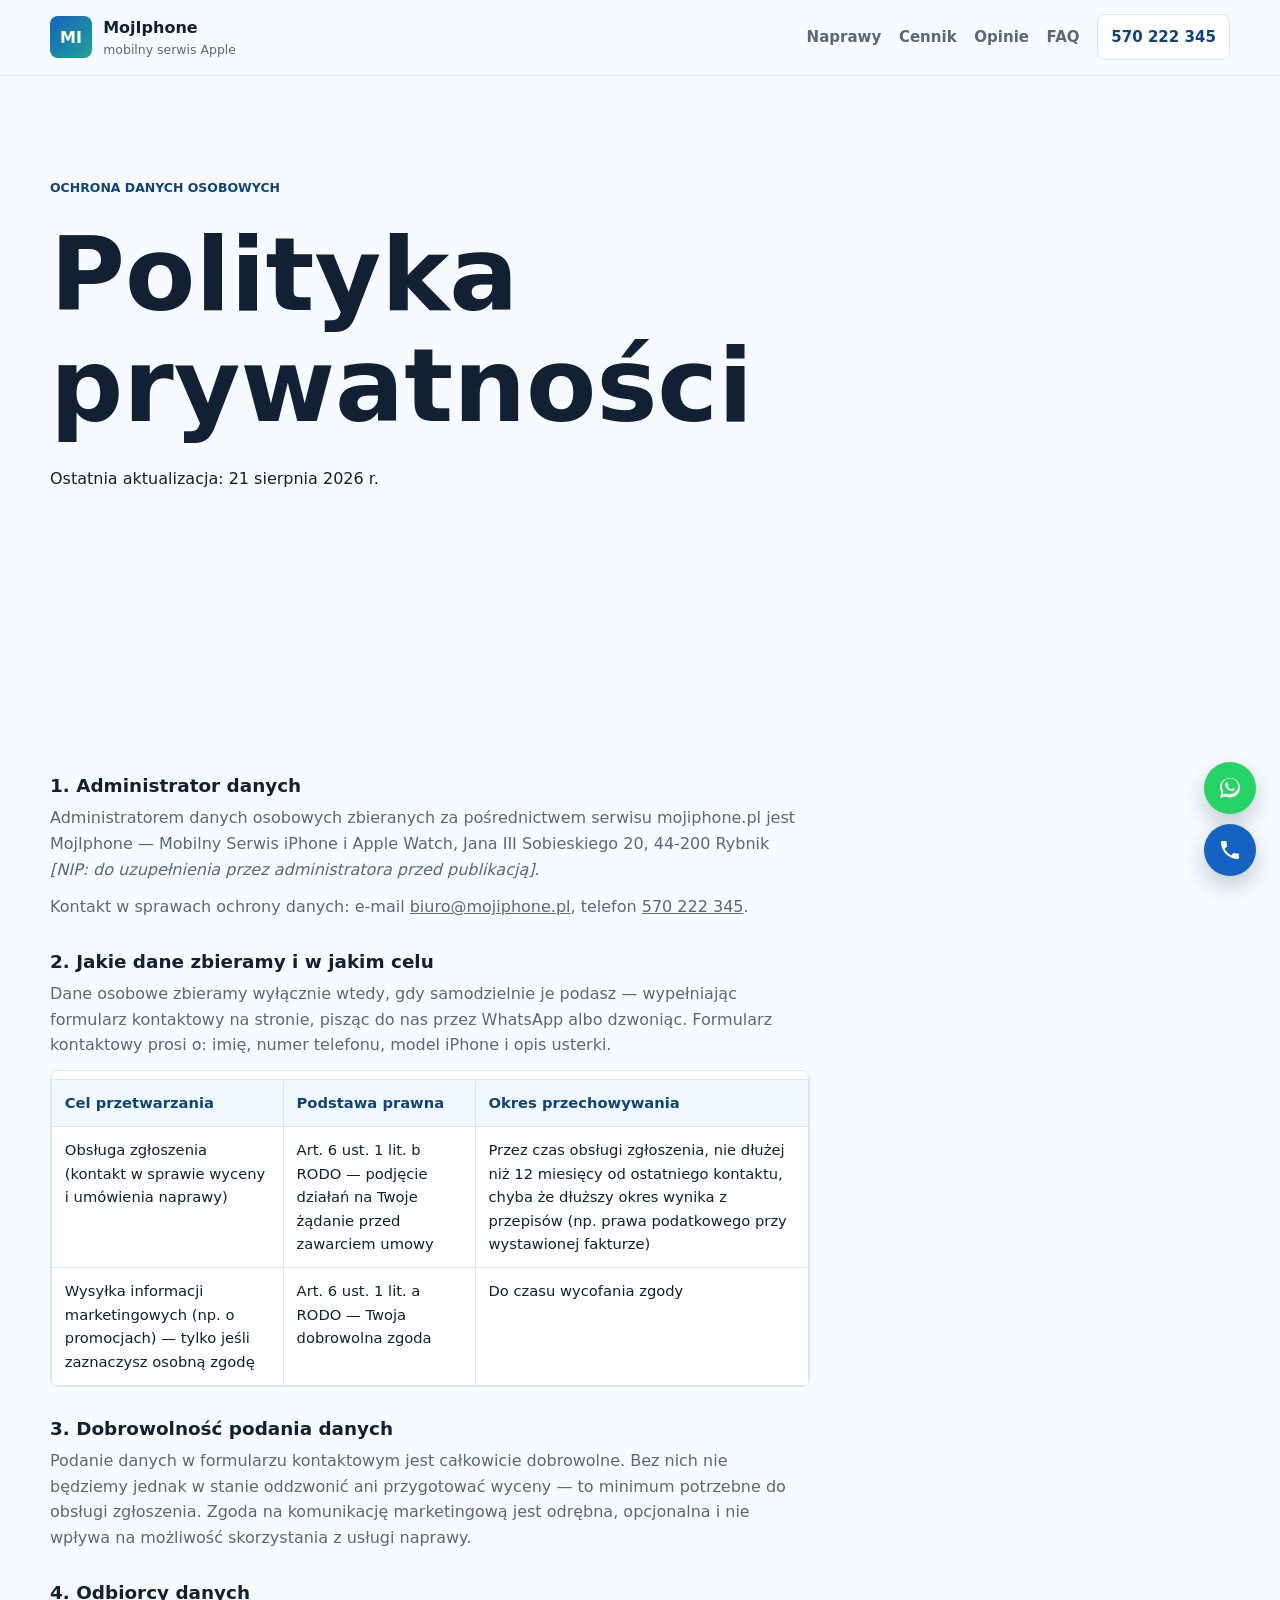
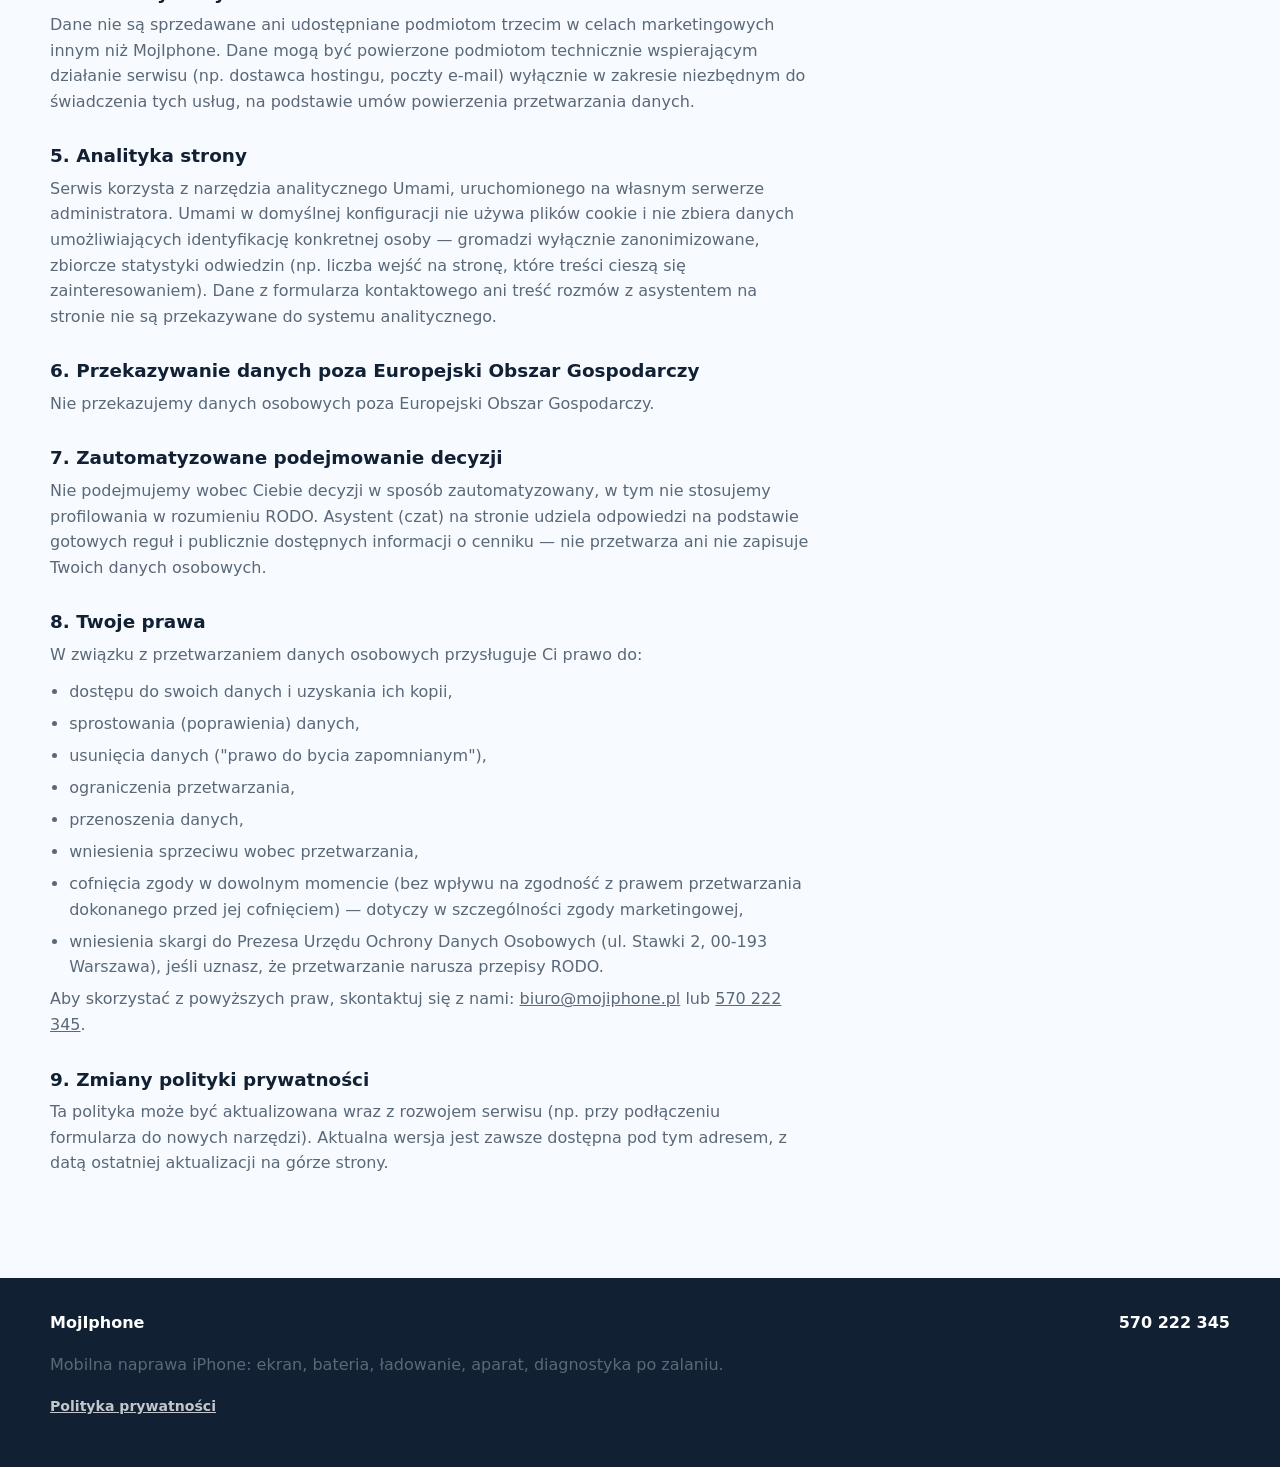
==== polityka-prywatnosci.html @ 0940aca4 "Dodaj politykę prywatności (RODO) i zgodę marketingową w formularzu - polityka-prywatnosci.html: adm" ====
<!doctype html>
<html lang="pl">
  <head>
    <meta charset="utf-8">
    <meta name="viewport" content="width=device-width, initial-scale=1">
    <title>Polityka prywatności | MojIphone</title>
    <meta
      name="description"
      content="Polityka prywatności serwisu mojiphone.pl: jakie dane zbieramy przez formularz kontaktowy, w jakim celu, jak długo je przechowujemy i jakie masz prawa zgodnie z RODO."
    >
    <meta name="robots" content="index,follow">
    <link rel="canonical" href="https://mojiphone.pl/polityka-prywatnosci.html">
    <meta property="og:type" content="article">
    <meta property="og:title" content="Polityka prywatności | MojIphone">
    <meta property="og:description" content="Zasady przetwarzania danych osobowych w serwisie mojiphone.pl.">
    <meta property="og:locale" content="pl_PL">
    <link rel="stylesheet" href="styles.css">
    <script defer src="https://analytics.mojiphone.pl/script.js" data-website-id="72b84c69-a97a-42fa-a1d1-c10e87437836"></script>
  </head>
  <body>
    <a class="skip-link" href="#main">Przejdź do treści</a>
    <header class="site-header" data-header>
      <a class="brand" href="index.html" aria-label="MojIphone, strona główna">
        <span class="brand-mark" aria-hidden="true">MI</span>
        <span>
          <strong>MojIphone</strong>
          <small>mobilny serwis Apple</small>
        </span>
      </a>
      <button class="nav-toggle" type="button" aria-expanded="false" aria-controls="site-nav" data-nav-toggle>
        <span></span>
        <span></span>
        <span></span>
        <span class="sr-only">Otwórz menu</span>
      </button>
      <nav class="site-nav" id="site-nav" data-nav>
        <a href="index.html#naprawy">Naprawy</a>
        <a href="index.html#cennik">Cennik</a>
        <a href="index.html#opinie">Opinie</a>
        <a href="index.html#faq">FAQ</a>
        <a class="nav-phone" href="tel:+48570222345" data-track="phone_header" aria-label="Zadzwoń do MojIphone, numer 570 222 345">570 222 345</a>
      </nav>
    </header>

    <main id="main">
      <section class="section guide-intro" aria-labelledby="privacy-title">
        <div class="section-heading">
          <p class="eyebrow">Ochrona danych osobowych</p>
          <h1 id="privacy-title">Polityka prywatności</h1>
          <p>Ostatnia aktualizacja: 21 sierpnia 2026 r.</p>
        </div>
      </section>

      <section class="section guide-steps" aria-labelledby="privacy-content-title">
        <div class="section-heading">
          <h2 id="privacy-content-title" class="sr-only">Treść polityki prywatności</h2>
        </div>

        <div class="policy-content">
          <article>
            <h3>1. Administrator danych</h3>
            <p>
              Administratorem danych osobowych zbieranych za pośrednictwem serwisu mojiphone.pl jest MojIphone — Mobilny Serwis iPhone i Apple Watch, Jana III Sobieskiego 20, 44-200 Rybnik<br>
              <em>[NIP: do uzupełnienia przez administratora przed publikacją]</em>.
            </p>
            <p>
              Kontakt w sprawach ochrony danych: e-mail <a href="mailto:biuro@mojiphone.pl">biuro@mojiphone.pl</a>, telefon <a href="tel:+48570222345">570 222 345</a>.
            </p>
          </article>

          <article>
            <h3>2. Jakie dane zbieramy i w jakim celu</h3>
            <p>Dane osobowe zbieramy wyłącznie wtedy, gdy samodzielnie je podasz — wypełniając formularz kontaktowy na stronie, pisząc do nas przez WhatsApp albo dzwoniąc. Formularz kontaktowy prosi o: imię, numer telefonu, model iPhone i opis usterki.</p>
            <div class="price-table-wrap">
              <table class="policy-table">
                <thead>
                  <tr>
                    <th scope="col">Cel przetwarzania</th>
                    <th scope="col">Podstawa prawna</th>
                    <th scope="col">Okres przechowywania</th>
                  </tr>
                </thead>
                <tbody>
                  <tr>
                    <td>Obsługa zgłoszenia (kontakt w sprawie wyceny i umówienia naprawy)</td>
                    <td>Art. 6 ust. 1 lit. b RODO — podjęcie działań na Twoje żądanie przed zawarciem umowy</td>
                    <td>Przez czas obsługi zgłoszenia, nie dłużej niż 12 miesięcy od ostatniego kontaktu, chyba że dłuższy okres wynika z przepisów (np. prawa podatkowego przy wystawionej fakturze)</td>
                  </tr>
                  <tr>
                    <td>Wysyłka informacji marketingowych (np. o promocjach) — tylko jeśli zaznaczysz osobną zgodę</td>
                    <td>Art. 6 ust. 1 lit. a RODO — Twoja dobrowolna zgoda</td>
                    <td>Do czasu wycofania zgody</td>
                  </tr>
                </tbody>
              </table>
            </div>
          </article>

          <article>
            <h3>3. Dobrowolność podania danych</h3>
            <p>Podanie danych w formularzu kontaktowym jest całkowicie dobrowolne. Bez nich nie będziemy jednak w stanie oddzwonić ani przygotować wyceny — to minimum potrzebne do obsługi zgłoszenia. Zgoda na komunikację marketingową jest odrębna, opcjonalna i nie wpływa na możliwość skorzystania z usługi naprawy.</p>
          </article>

          <article>
            <h3>4. Odbiorcy danych</h3>
            <p>Dane nie są sprzedawane ani udostępniane podmiotom trzecim w celach marketingowych innym niż MojIphone. Dane mogą być powierzone podmiotom technicznie wspierającym działanie serwisu (np. dostawca hostingu, poczty e-mail) wyłącznie w zakresie niezbędnym do świadczenia tych usług, na podstawie umów powierzenia przetwarzania danych.</p>
          </article>

          <article>
            <h3>5. Analityka strony</h3>
            <p>Serwis korzysta z narzędzia analitycznego Umami, uruchomionego na własnym serwerze administratora. Umami w domyślnej konfiguracji nie używa plików cookie i nie zbiera danych umożliwiających identyfikację konkretnej osoby — gromadzi wyłącznie zanonimizowane, zbiorcze statystyki odwiedzin (np. liczba wejść na stronę, które treści cieszą się zainteresowaniem). Dane z formularza kontaktowego ani treść rozmów z asystentem na stronie nie są przekazywane do systemu analitycznego.</p>
          </article>

          <article>
            <h3>6. Przekazywanie danych poza Europejski Obszar Gospodarczy</h3>
            <p>Nie przekazujemy danych osobowych poza Europejski Obszar Gospodarczy.</p>
          </article>

          <article>
            <h3>7. Zautomatyzowane podejmowanie decyzji</h3>
            <p>Nie podejmujemy wobec Ciebie decyzji w sposób zautomatyzowany, w tym nie stosujemy profilowania w rozumieniu RODO. Asystent (czat) na stronie udziela odpowiedzi na podstawie gotowych reguł i publicznie dostępnych informacji o cenniku — nie przetwarza ani nie zapisuje Twoich danych osobowych.</p>
          </article>

          <article>
            <h3>8. Twoje prawa</h3>
            <p>W związku z przetwarzaniem danych osobowych przysługuje Ci prawo do:</p>
            <ul>
              <li>dostępu do swoich danych i uzyskania ich kopii,</li>
              <li>sprostowania (poprawienia) danych,</li>
              <li>usunięcia danych ("prawo do bycia zapomnianym"),</li>
              <li>ograniczenia przetwarzania,</li>
              <li>przenoszenia danych,</li>
              <li>wniesienia sprzeciwu wobec przetwarzania,</li>
              <li>cofnięcia zgody w dowolnym momencie (bez wpływu na zgodność z prawem przetwarzania dokonanego przed jej cofnięciem) — dotyczy w szczególności zgody marketingowej,</li>
              <li>wniesienia skargi do Prezesa Urzędu Ochrony Danych Osobowych (ul. Stawki 2, 00-193 Warszawa), jeśli uznasz, że przetwarzanie narusza przepisy RODO.</li>
            </ul>
            <p>Aby skorzystać z powyższych praw, skontaktuj się z nami: <a href="mailto:biuro@mojiphone.pl">biuro@mojiphone.pl</a> lub <a href="tel:+48570222345">570 222 345</a>.</p>
          </article>

          <article>
            <h3>9. Zmiany polityki prywatności</h3>
            <p>Ta polityka może być aktualizowana wraz z rozwojem serwisu (np. przy podłączeniu formularza do nowych narzędzi). Aktualna wersja jest zawsze dostępna pod tym adresem, z datą ostatniej aktualizacji na górze strony.</p>
          </article>
        </div>
      </section>
    </main>

    <footer class="site-footer">
      <div>
        <strong>MojIphone</strong>
        <p>Mobilna naprawa iPhone: ekran, bateria, ładowanie, aparat, diagnostyka po zalaniu.</p>
        <p><a class="footer-privacy-link" href="polityka-prywatnosci.html">Polityka prywatności</a></p>
      </div>
      <div>
        <a href="tel:+48570222345" data-track="phone_footer" aria-label="Zadzwoń do MojIphone, numer 570 222 345">570 222 345</a>
      </div>
    </footer>

    <div class="contact-dock" aria-label="Wybierz sposób kontaktu">
      <a class="contact-dock-button contact-dock-whatsapp" href="https://wa.me/48570222345?text=Cze%C5%9B%C4%87%2C%20chcia%C5%82bym%20zapyta%C4%87%20o%20napraw%C4%99%20iPhone" target="_blank" rel="noopener" data-track="whatsapp_dock" aria-label="Napisz na WhatsApp: 570 222 345">
        <svg viewBox="0 0 24 24" fill="currentColor" aria-hidden="true" focusable="false"><path d="M12 2C6.5 2 2 6.1 2 11.2c0 1.9.6 3.7 1.7 5.2L2 22l5.8-1.6c1.3.7 2.7 1 4.2 1 5.5 0 10-4.1 10-9.2C22 6.1 17.5 2 12 2zm0 16.6c-1.3 0-2.6-.3-3.7-1l-.3-.2-3.4 1 .9-3.3-.2-.3c-1-1.4-1.5-2.9-1.5-4.6 0-4.2 3.7-7.6 8.2-7.6s8.2 3.4 8.2 7.6-3.7 7.6-8.2 7.6zm4.5-5.7c-.2-.1-1.5-.7-1.7-.8-.2-.1-.4-.1-.6.1-.2.2-.7.8-.8.9-.1.2-.3.2-.5.1-.2-.1-1-.4-1.9-1.2-.7-.6-1.2-1.4-1.3-1.6-.1-.2 0-.4.1-.5.1-.1.2-.3.4-.4.1-.1.2-.2.2-.4.1-.1 0-.3 0-.4-.1-.1-.6-1.4-.8-1.9-.2-.5-.4-.4-.6-.4h-.5c-.2 0-.4.1-.6.3-.2.2-.8.8-.8 1.9s.8 2.2.9 2.4c.1.2 1.6 2.5 4 3.5.6.2 1 .4 1.3.5.6.2 1.1.2 1.5.1.5-.1 1.5-.6 1.7-1.2.2-.6.2-1.1.1-1.2-.1-.1-.2-.2-.4-.3z"/></svg>
        <span class="sr-only">WhatsApp</span>
      </a>
      <a class="contact-dock-button contact-dock-phone" href="tel:+48570222345" data-track="phone_dock" aria-label="Zadzwoń: 570 222 345">
        <svg viewBox="0 0 24 24" fill="currentColor" aria-hidden="true" focusable="false"><path d="M6.6 10.8c1.4 2.8 3.8 5.2 6.6 6.6l2.2-2.2c.3-.3.7-.4 1-.2 1.1.4 2.3.6 3.6.6.6 0 1 .4 1 1V20c0 .6-.4 1-1 1C10.6 21 3 13.4 3 4c0-.6.4-1 1-1h3.5c.6 0 1 .4 1 1 0 1.3.2 2.5.6 3.6.1.4 0 .8-.2 1L6.6 10.8z"/></svg>
        <span class="sr-only">Zadzwoń</span>
      </a>
    </div>

    <script src="script.js" defer></script>
  </body>
</html>
---- styles.css ----
:root {
  --ink: #112033;
  --muted: #5b6878;
  --line: #d9e5ef;
  --paper: #f7fbff;
  --white: #ffffff;
  --blue: #1463c2;
  --blue-deep: #0e437d;
  --mint: #a7ead2;
  --mint-soft: #e8fbf5;
  --amber: #f4b44d;
  --shadow: 0 18px 55px rgba(17, 32, 51, 0.12);
  --radius: 8px;
  --max: 1180px;
}

* {
  box-sizing: border-box;
}

html {
  scroll-behavior: smooth;
}

body {
  margin: 0;
  color: var(--ink);
  background: var(--paper);
  font-family: Inter, ui-sans-serif, system-ui, -apple-system, BlinkMacSystemFont, "Segoe UI", sans-serif;
  line-height: 1.6;
}

img {
  display: block;
  max-width: 100%;
}

a {
  color: inherit;
}

.skip-link {
  position: absolute;
  left: 1rem;
  top: -4rem;
  z-index: 20;
  padding: 0.75rem 1rem;
  background: var(--ink);
  color: var(--white);
  border-radius: var(--radius);
}

.skip-link:focus {
  top: 1rem;
}

.sr-only {
  position: absolute;
  width: 1px;
  height: 1px;
  padding: 0;
  margin: -1px;
  overflow: hidden;
  clip: rect(0, 0, 0, 0);
  white-space: nowrap;
  border: 0;
}

.site-header {
  position: sticky;
  top: 0;
  z-index: 10;
  display: flex;
  align-items: center;
  justify-content: space-between;
  gap: 1.5rem;
  padding: 0.9rem max(1rem, calc((100vw - var(--max)) / 2));
  background: rgba(247, 251, 255, 0.92);
  border-bottom: 1px solid rgba(217, 229, 239, 0.8);
  backdrop-filter: blur(18px);
}

.brand {
  display: inline-flex;
  align-items: center;
  gap: 0.7rem;
  text-decoration: none;
}

.brand-mark {
  display: grid;
  place-items: center;
  width: 42px;
  height: 42px;
  color: var(--white);
  background: linear-gradient(135deg, var(--blue), #20a391);
  border-radius: var(--radius);
  font-weight: 800;
}

.brand strong,
.brand small {
  display: block;
}

.brand small {
  color: var(--muted);
  font-size: 0.78rem;
}

.site-nav {
  display: flex;
  align-items: center;
  gap: 1.1rem;
  font-size: 0.94rem;
}

.site-nav a {
  color: var(--muted);
  text-decoration: none;
  font-weight: 650;
}

.site-nav a:hover,
.site-nav a:focus-visible {
  color: var(--blue-deep);
}

.nav-phone {
  padding: 0.62rem 0.82rem;
  color: var(--blue-deep) !important;
  background: var(--white);
  border: 1px solid var(--line);
  border-radius: var(--radius);
}

.nav-toggle {
  display: none;
  width: 44px;
  height: 44px;
  padding: 0;
  background: var(--white);
  border: 1px solid var(--line);
  border-radius: var(--radius);
}

.nav-toggle span:not(.sr-only) {
  display: block;
  width: 18px;
  height: 2px;
  margin: 4px auto;
  background: var(--ink);
}

.hero {
  position: relative;
  min-height: 78vh;
  overflow: hidden;
  display: grid;
  align-items: center;
  padding: clamp(4rem, 8vw, 7rem) max(1rem, calc((100vw - var(--max)) / 2));
}

.hero-image,
.hero-overlay {
  position: absolute;
  inset: 0;
  width: 100%;
  height: 100%;
}

.hero-image {
  object-fit: cover;
  object-position: 62% center;
}

.hero-overlay {
  background:
    linear-gradient(90deg, rgba(247, 251, 255, 0.98) 0%, rgba(247, 251, 255, 0.82) 38%, rgba(247, 251, 255, 0.2) 74%),
    linear-gradient(180deg, rgba(255, 255, 255, 0.2), rgba(247, 251, 255, 0.5));
}

.hero-content {
  position: relative;
  width: min(680px, 100%);
}

.eyebrow {
  margin: 0 0 0.9rem;
  color: var(--blue-deep);
  font-size: 0.78rem;
  font-weight: 800;
  letter-spacing: 0;
  text-transform: uppercase;
}

h1,
h2,
h3,
p {
  overflow-wrap: anywhere;
}

h1,
h2,
h3 {
  margin: 0;
  line-height: 1.08;
}

h1 {
  max-width: 11ch;
  font-size: clamp(3rem, 8vw, 6.5rem);
  font-weight: 850;
}

h2 {
  font-size: clamp(2rem, 4vw, 3.4rem);
  font-weight: 820;
}

h3 {
  font-size: 1.16rem;
}

.hero-lead {
  max-width: 59ch;
  margin: 1.4rem 0 0;
  color: #314054;
  font-size: clamp(1.05rem, 2vw, 1.28rem);
}

.hero-actions,
.hero-facts {
  display: flex;
  flex-wrap: wrap;
  gap: 0.75rem;
}

.hero-actions {
  margin-top: 1.8rem;
}

.button {
  display: inline-flex;
  align-items: center;
  justify-content: center;
  min-height: 48px;
  padding: 0.82rem 1rem;
  border: 1px solid transparent;
  border-radius: var(--radius);
  font-weight: 800;
  text-decoration: none;
  cursor: pointer;
}

.button-primary {
  color: var(--white);
  background: var(--blue);
  box-shadow: 0 14px 28px rgba(20, 99, 194, 0.22);
}

.button-primary:hover,
.button-primary:focus-visible {
  background: var(--blue-deep);
}

.button-secondary {
  color: var(--blue-deep);
  background: rgba(255, 255, 255, 0.86);
  border-color: var(--line);
}

.rating-badge {
  display: inline-flex;
  align-items: center;
  gap: 0.6rem;
  margin-top: 1.6rem;
  padding: 0.6rem 0.9rem;
  color: var(--ink);
  background: rgba(255, 255, 255, 0.86);
  border: 1px solid var(--line);
  border-radius: var(--radius);
  font-size: 0.92rem;
  text-decoration: none;
}

.rating-stars {
  color: var(--amber);
  letter-spacing: 0.05em;
}

.hero-facts {
  margin: 2.2rem 0 0;
}

.hero-facts div {
  min-width: 145px;
  padding: 0.75rem 0.9rem;
  background: rgba(255, 255, 255, 0.7);
  border: 1px solid rgba(217, 229, 239, 0.95);
  border-radius: var(--radius);
}

.hero-facts dt {
  font-weight: 850;
}

.hero-facts dd {
  margin: 0.1rem 0 0;
  color: var(--muted);
}

.trust-strip {
  display: grid;
  grid-template-columns: repeat(4, 1fr);
  gap: 1px;
  background: var(--line);
  border-block: 1px solid var(--line);
}

.trust-strip span {
  display: grid;
  min-height: 72px;
  place-items: center;
  padding: 1rem;
  background: var(--white);
  color: var(--blue-deep);
  font-weight: 800;
  text-align: center;
}

.section {
  width: min(var(--max), calc(100% - 2rem));
  margin-inline: auto;
  padding: clamp(4rem, 8vw, 7rem) 0;
}

.intro,
.local,
.contact,
.pricing {
  display: grid;
  grid-template-columns: minmax(0, 0.95fr) minmax(0, 1fr);
  gap: clamp(2rem, 6vw, 5rem);
  align-items: start;
}

.intro-text,
.pricing-copy p,
.local p,
.contact-copy p,
.service-card p,
.process-steps p,
.faq-list p,
.site-footer p {
  color: var(--muted);
}

.section-heading {
  display: grid;
  gap: 0.5rem;
  margin-bottom: 2rem;
}

.intro-image {
  width: 100%;
  height: 100%;
  min-height: 260px;
  object-fit: cover;
  border-radius: var(--radius);
  box-shadow: var(--shadow);
}

.service-grid {
  display: grid;
  grid-template-columns: repeat(3, 1fr);
  gap: 1rem;
}

.service-card,
.process-steps article,
.pricing-list,
.price-finder,
.contact-form,
.faq-list details {
  background: var(--white);
  border: 1px solid var(--line);
  border-radius: var(--radius);
  box-shadow: 0 12px 30px rgba(17, 32, 51, 0.06);
}

.service-card {
  min-height: 245px;
  padding: 1.25rem;
}

.service-icon {
  display: inline-flex;
  margin-bottom: 1.1rem;
  color: var(--blue);
  font-weight: 850;
}

.process {
  width: 100%;
  max-width: none;
  padding-inline: max(1rem, calc((100vw - var(--max)) / 2));
  background: var(--mint-soft);
}

.process-steps {
  display: grid;
  grid-template-columns: repeat(3, 1fr);
  gap: 1rem;
}

.process-steps article {
  padding: 1.35rem;
}

.process-steps span {
  display: grid;
  width: 36px;
  height: 36px;
  margin-bottom: 1.1rem;
  place-items: center;
  color: var(--blue-deep);
  background: var(--mint);
  border-radius: 50%;
  font-weight: 850;
}

.pricing:not(.pricing-tool) {
  align-items: center;
}

.pricing-tool {
  display: block;
  width: 100%;
  max-width: none;
  padding-inline: max(1rem, calc((100vw - var(--max)) / 2));
  background: linear-gradient(180deg, var(--paper), #edf7ff);
}

.pricing-tool .section-heading {
  width: min(820px, 100%);
}

.pricing-tool .section-heading p:last-child {
  margin: 0;
  color: var(--muted);
}

.price-finder {
  display: grid;
  grid-template-columns: 1fr;
  gap: 1rem;
  padding: 1rem;
  overflow: visible;
}

.model-picker {
  display: grid;
  gap: 0.9rem;
  align-content: start;
}

.popular-models {
  display: grid;
  gap: 0.5rem;
}

.popular-models-label {
  color: var(--muted);
  font-size: 0.85rem;
  font-weight: 750;
}

.popular-models-list {
  display: flex;
  flex-wrap: wrap;
  gap: 0.5rem;
}

.popular-models-list .model-button {
  min-height: 42px;
  padding: 0.6rem 0.95rem;
  background: var(--mint-soft);
  border-color: #98d7c2;
}

.model-search {
  margin: 0;
}

.model-list {
  display: grid;
  grid-template-columns: repeat(auto-fit, minmax(150px, 1fr));
  max-height: 240px;
  overflow: auto;
  gap: 0.35rem;
  padding-right: 0.3rem;
  overscroll-behavior: contain;
}

.model-list {
  display: none;
}

.model-picker.is-searching .model-list {
  display: grid;
}

.model-select-block {
  display: grid;
  gap: 0.5rem;
  padding: 1rem;
  background: #fbfdff;
  border: 1px solid var(--line);
  border-radius: var(--radius);
}

.model-select-heading {
  margin: 0;
  font-size: 1rem;
}

.model-select-row {
  display: grid;
  grid-template-columns: repeat(auto-fit, minmax(180px, 1fr));
  gap: 0.75rem;
}

.model-select {
  display: grid;
  gap: 0.35rem;
  font-weight: 750;
  font-size: 0.88rem;
  color: var(--muted);
}

.model-select select {
  padding: 0.7rem 0.75rem;
  color: var(--ink);
  background: var(--white);
  border: 1px solid var(--line);
  border-radius: var(--radius);
  font: inherit;
  font-weight: 750;
}

.model-select select:disabled {
  color: var(--muted);
  background: #f1f4f8;
  cursor: not-allowed;
}

.search-toggle {
  justify-self: start;
  padding: 0;
  color: var(--blue-deep);
  background: none;
  border: none;
  font: inherit;
  font-weight: 750;
  text-decoration: underline;
  cursor: pointer;
}

.model-button {
  min-height: 42px;
  padding: 0.65rem 0.75rem;
  color: var(--ink);
  background: #fbfdff;
  border: 1px solid var(--line);
  border-radius: var(--radius);
  font: inherit;
  font-weight: 750;
  text-align: left;
  cursor: pointer;
}

.model-button:hover,
.model-button:focus-visible,
.model-button.is-active {
  color: var(--blue-deep);
  background: var(--mint-soft);
  border-color: #98d7c2;
}

.price-panel {
  min-width: 0;
  overflow: visible;
  scroll-margin-top: 96px;
}

.price-panel-head {
  display: flex;
  align-items: start;
  justify-content: space-between;
  gap: 1rem;
  margin-bottom: 1rem;
}

.price-panel-head h3 {
  font-size: clamp(1.6rem, 3vw, 2.4rem);
}

.price-panel-model {
  display: flex;
  align-items: center;
  gap: 1rem;
}

.model-photo {
  display: grid;
  flex-shrink: 0;
  place-items: center;
  width: 64px;
  height: 64px;
  background: var(--mint-soft);
  border: 1px solid #98d7c2;
  border-radius: var(--radius);
  overflow: hidden;
}

.model-photo img {
  width: 100%;
  height: 100%;
  object-fit: contain;
}

.model-photo-placeholder {
  font-size: 1.8rem;
}

.price-results {
  display: grid;
  gap: 0.9rem;
}

.price-caption {
  margin: 0;
  color: var(--muted);
  font-weight: 750;
}

.price-table-wrap {
  width: 100%;
  max-width: 100%;
  overflow-x: auto;
  border: 1px solid var(--line);
  border-radius: var(--radius);
  background: var(--white);
  -webkit-overflow-scrolling: touch;
}

.price-table {
  width: 100%;
  min-width: 720px;
  border-collapse: collapse;
  table-layout: fixed;
}

.price-table th,
.price-table td {
  padding: 0.82rem 0.9rem;
  border-bottom: 1px solid var(--line);
  text-align: left;
  vertical-align: top;
  overflow-wrap: anywhere;
}

.price-table th {
  color: var(--blue-deep);
  background: #f1f8ff;
  font-size: 0.9rem;
}

.price-table th:first-child,
.price-table td:first-child {
  width: 34%;
  font-weight: 850;
}

.price-table tr:last-child td {
  border-bottom: 0;
}

.price-note {
  margin: 0.9rem 0 0;
  color: var(--muted);
  font-size: 0.94rem;
}

.pricing-list {
  overflow: hidden;
}

.pricing-list div {
  display: grid;
  gap: 0.2rem;
  padding: 1.15rem 1.25rem;
  border-bottom: 1px solid var(--line);
}

.pricing-list div:last-child {
  border-bottom: 0;
}

.pricing-list strong {
  color: var(--blue-deep);
}

.pricing-list span {
  color: var(--muted);
}

.guide-model-grid {
  display: grid;
  grid-template-columns: repeat(auto-fit, minmax(170px, 1fr));
  gap: 0.6rem;
}

.policy-content {
  display: grid;
  gap: 2rem;
  max-width: 760px;
}

.policy-content h3 {
  margin: 0 0 0.6rem;
  font-size: 1.15rem;
}

.policy-content p {
  margin: 0 0 0.75rem;
  color: var(--muted);
}

.policy-content p:last-child {
  margin-bottom: 0;
}

.policy-content ul {
  margin: 0;
  padding-left: 1.2rem;
  color: var(--muted);
}

.policy-content li {
  margin-bottom: 0.4rem;
}

.policy-table {
  width: 100%;
  margin-top: 0.5rem;
  border-collapse: collapse;
  font-size: 0.92rem;
}

.policy-table th,
.policy-table td {
  padding: 0.7rem 0.8rem;
  border: 1px solid var(--line);
  text-align: left;
  vertical-align: top;
}

.policy-table th {
  color: var(--blue-deep);
  background: #f1f8ff;
}

.guide-model-grid .model-button {
  display: flex;
  align-items: center;
  text-decoration: none;
}

.area-list {
  display: grid;
  grid-template-columns: repeat(2, minmax(0, 1fr));
  gap: 0.75rem;
  padding: 0;
  margin: 0;
  list-style: none;
}

.area-list li {
  padding: 0.85rem 1rem;
  background: var(--white);
  border: 1px solid var(--line);
  border-radius: var(--radius);
  font-weight: 750;
}

.reviews {
  border-top: 1px solid var(--line);
}

.review-grid {
  display: grid;
  grid-template-columns: repeat(3, 1fr);
  gap: 1rem;
}

.review-card {
  display: grid;
  align-content: start;
  gap: 0.75rem;
  padding: 1.25rem;
  background: var(--white);
  border: 1px solid var(--line);
  border-radius: var(--radius);
  box-shadow: 0 12px 30px rgba(17, 32, 51, 0.06);
}

.review-stars {
  color: var(--amber);
  letter-spacing: 0.05em;
}

.review-card p:not(.review-author) {
  margin: 0;
  color: var(--muted);
}

.review-author {
  margin: 0;
  font-weight: 800;
}

.reviews-link {
  margin-top: 2rem;
}

.faq {
  border-top: 1px solid var(--line);
}

.faq-list {
  display: grid;
  gap: 0.75rem;
}

.faq-list details {
  padding: 1rem 1.1rem;
}

.faq-list summary {
  color: var(--ink);
  font-weight: 800;
  cursor: pointer;
}

.faq-list p {
  margin-bottom: 0;
}

.contact {
  align-items: stretch;
}

address {
  margin-top: 1.5rem;
  padding-left: 1rem;
  border-left: 4px solid var(--amber);
  font-style: normal;
}

address a {
  color: var(--blue-deep);
  font-weight: 800;
}

.contact-form {
  display: grid;
  gap: 1rem;
  padding: clamp(1rem, 3vw, 1.5rem);
}

label {
  display: grid;
  gap: 0.35rem;
  font-weight: 750;
}

input,
textarea {
  width: 100%;
  padding: 0.85rem 0.9rem;
  color: var(--ink);
  background: #fbfdff;
  border: 1px solid var(--line);
  border-radius: var(--radius);
  font: inherit;
}

input:focus,
textarea:focus,
button:focus-visible,
a:focus-visible {
  outline: 3px solid rgba(244, 180, 77, 0.55);
  outline-offset: 3px;
}

.form-note {
  margin: 0;
  color: var(--muted);
  font-size: 0.9rem;
}

.form-privacy-note {
  margin: -0.5rem 0 0;
  color: var(--muted);
  font-size: 0.85rem;
}

.form-privacy-note a {
  color: var(--blue-deep);
  font-weight: 700;
}

.consent-checkbox {
  display: flex;
  flex-direction: row;
  align-items: start;
  gap: 0.6rem;
  font-weight: 400;
  font-size: 0.88rem;
  color: var(--muted);
}

.consent-checkbox input {
  flex-shrink: 0;
  width: 18px;
  height: 18px;
  margin-top: 0.15rem;
}

.site-footer {
  display: flex;
  justify-content: space-between;
  gap: 2rem;
  padding: 2rem max(1rem, calc((100vw - var(--max)) / 2));
  color: var(--white);
  background: var(--ink);
}

.site-footer a {
  display: block;
  color: var(--white);
  font-weight: 750;
  text-align: right;
  text-decoration: none;
}

.site-footer .footer-privacy-link {
  display: inline;
  text-align: left;
  color: rgba(255, 255, 255, 0.75);
  font-weight: 600;
  font-size: 0.88rem;
  text-decoration: underline;
}

@media (max-width: 900px) {
  .nav-toggle {
    display: block;
  }

  .site-nav {
    position: absolute;
    inset: 100% 1rem auto 1rem;
    display: none;
    flex-direction: column;
    align-items: stretch;
    padding: 1rem;
    background: var(--white);
    border: 1px solid var(--line);
    border-radius: var(--radius);
    box-shadow: var(--shadow);
  }

  .site-nav.is-open {
    display: flex;
  }

  .site-nav a {
    padding: 0.55rem 0;
  }

  .trust-strip,
  .service-grid,
  .process-steps,
  .review-grid,
  .intro,
  .local,
  .contact,
  .pricing {
    grid-template-columns: 1fr;
  }

  .model-list {
    grid-template-columns: repeat(auto-fit, minmax(135px, 1fr));
    max-height: 220px;
  }

  .price-panel-head {
    flex-direction: column;
  }

  .hero {
    min-height: 76vh;
  }

  h1 {
    max-width: 12ch;
  }
}

@media (max-width: 620px) {
  .site-header {
    padding-inline: 1rem;
  }

  .brand small {
    display: none;
  }

  .hero {
    min-height: auto;
    padding-top: 5rem;
    padding-bottom: 4.5rem;
  }

  .hero-overlay {
    background:
      linear-gradient(180deg, rgba(247, 251, 255, 0.98) 0%, rgba(247, 251, 255, 0.88) 52%, rgba(247, 251, 255, 0.58) 100%);
  }

  .hero-image {
    object-position: 70% center;
  }

  .hero-actions,
  .hero-actions .button,
  .reviews-link {
    width: 100%;
  }

  .hero-facts div {
    width: 100%;
  }

  .trust-strip {
    grid-template-columns: 1fr 1fr;
  }

  .trust-strip span {
    min-height: 66px;
    font-size: 0.88rem;
  }

  .area-list {
    grid-template-columns: 1fr;
  }

  .model-list {
    grid-template-columns: repeat(2, minmax(0, 1fr));
  }

  .pricing-tool {
    padding-inline: 1rem;
  }

  .price-finder {
    padding: 0.75rem;
  }

  .price-table {
    min-width: 620px;
  }

  .price-table th,
  .price-table td {
    padding: 0.68rem 0.72rem;
    font-size: 0.9rem;
  }

  .site-footer {
    flex-direction: column;
  }

  .site-footer a {
    text-align: left;
  }

  .chat-panel {
    right: 0.75rem;
    bottom: 4.5rem;
    left: 0.75rem;
    width: auto;
  }

  .chat-widget {
    right: 1rem;
    bottom: 1rem;
  }

  .contact-dock {
    right: 1rem;
    bottom: calc(1rem + 52px + 0.6rem);
  }

  body:not(:has(.chat-widget)) .contact-dock {
    bottom: 1rem;
  }

}

.contact-dock {
  position: fixed;
  right: 1.5rem;
  bottom: calc(1.5rem + 58px + 0.75rem);
  z-index: 30;
  display: grid;
  gap: 0.6rem;
}

body:not(:has(.chat-widget)) .contact-dock {
  bottom: 1.5rem;
}

.contact-dock-button {
  display: grid;
  place-items: center;
  width: 52px;
  height: 52px;
  color: var(--white);
  border-radius: 50%;
  box-shadow: 0 10px 22px rgba(17, 32, 51, 0.22);
  text-decoration: none;
}

.contact-dock-button svg {
  width: 24px;
  height: 24px;
}

.contact-dock-whatsapp {
  background: #25d366;
}

.contact-dock-whatsapp:hover,
.contact-dock-whatsapp:focus-visible {
  background: #1ebc59;
}

.contact-dock-phone {
  background: var(--blue);
}

.contact-dock-phone:hover,
.contact-dock-phone:focus-visible {
  background: var(--blue-deep);
}

.chat-widget {
  position: fixed;
  right: 1.5rem;
  bottom: 1.5rem;
  z-index: 30;
}

.chat-toggle {
  display: grid;
  place-items: center;
  width: 58px;
  height: 58px;
  color: var(--white);
  background: var(--blue);
  border: none;
  border-radius: 50%;
  box-shadow: 0 14px 28px rgba(20, 99, 194, 0.32);
  font-size: 1.5rem;
  cursor: pointer;
}

.chat-toggle:hover,
.chat-toggle:focus-visible {
  background: var(--blue-deep);
}

.chat-panel {
  position: absolute;
  right: 0;
  bottom: calc(100% + 0.75rem);
  display: grid;
  grid-template-rows: auto 1fr auto auto;
  width: min(340px, 88vw);
  max-height: 70vh;
  background: var(--white);
  border: 1px solid var(--line);
  border-radius: var(--radius);
  box-shadow: var(--shadow);
  overflow: hidden;
}

.chat-panel[hidden] {
  display: none;
}

.chat-header {
  display: flex;
  align-items: center;
  justify-content: space-between;
  padding: 0.85rem 1rem;
  color: var(--white);
  background: var(--blue-deep);
}

.chat-close {
  padding: 0;
  color: var(--white);
  background: none;
  border: none;
  font-size: 1.1rem;
  cursor: pointer;
}

.chat-log {
  display: grid;
  align-content: start;
  gap: 0.5rem;
  padding: 0.9rem;
  overflow-y: auto;
}

.chat-bubble {
  display: grid;
  gap: 0.4rem;
  padding: 0.6rem 0.75rem;
  border-radius: var(--radius);
  font-size: 0.92rem;
  line-height: 1.45;
}

.chat-bubble-text {
  margin: 0;
}

.chat-bubble-bot {
  justify-self: start;
  max-width: 90%;
  color: var(--ink);
  background: var(--mint-soft);
}

.chat-bubble-user {
  justify-self: end;
  max-width: 90%;
  color: var(--white);
  background: var(--blue);
}

.chat-bubble-link {
  justify-self: start;
  padding: 0;
  color: var(--blue-deep);
  background: none;
  border: none;
  font: inherit;
  font-size: 0.85rem;
  font-weight: 750;
  text-decoration: underline;
  cursor: pointer;
}

.chat-bubble-user .chat-bubble-link {
  color: var(--white);
}

.chat-bubble-options {
  display: flex;
  flex-wrap: wrap;
  gap: 0.4rem;
}

.chat-bubble-option {
  padding: 0.35rem 0.6rem;
  color: var(--blue-deep);
  background: var(--white);
  border: 1px solid var(--line);
  border-radius: var(--radius);
  text-decoration: none;
  font-size: 0.82rem;
}

.chat-bubble-option:hover,
.chat-bubble-option:focus-visible {
  background: var(--mint-soft);
  border-color: #98d7c2;
}


.chat-input-row {
  display: flex;
  gap: 0.5rem;
  padding: 0 0.9rem 0.75rem;
}

.chat-input-row input {
  flex: 1;
  padding: 0.6rem 0.7rem;
  border: 1px solid var(--line);
  border-radius: var(--radius);
  font: inherit;
}

.chat-input-row .button {
  min-height: auto;
  padding: 0.6rem 0.9rem;
}

.chat-disclaimer {
  margin: 0;
  padding: 0 0.9rem 0.9rem;
  color: var(--muted);
  font-size: 0.78rem;
}

@media (prefers-reduced-motion: reduce) {
  *,
  *::before,
  *::after {
    scroll-behavior: auto !important;
    transition-duration: 0.01ms !important;
    animation-duration: 0.01ms !important;
  }
}
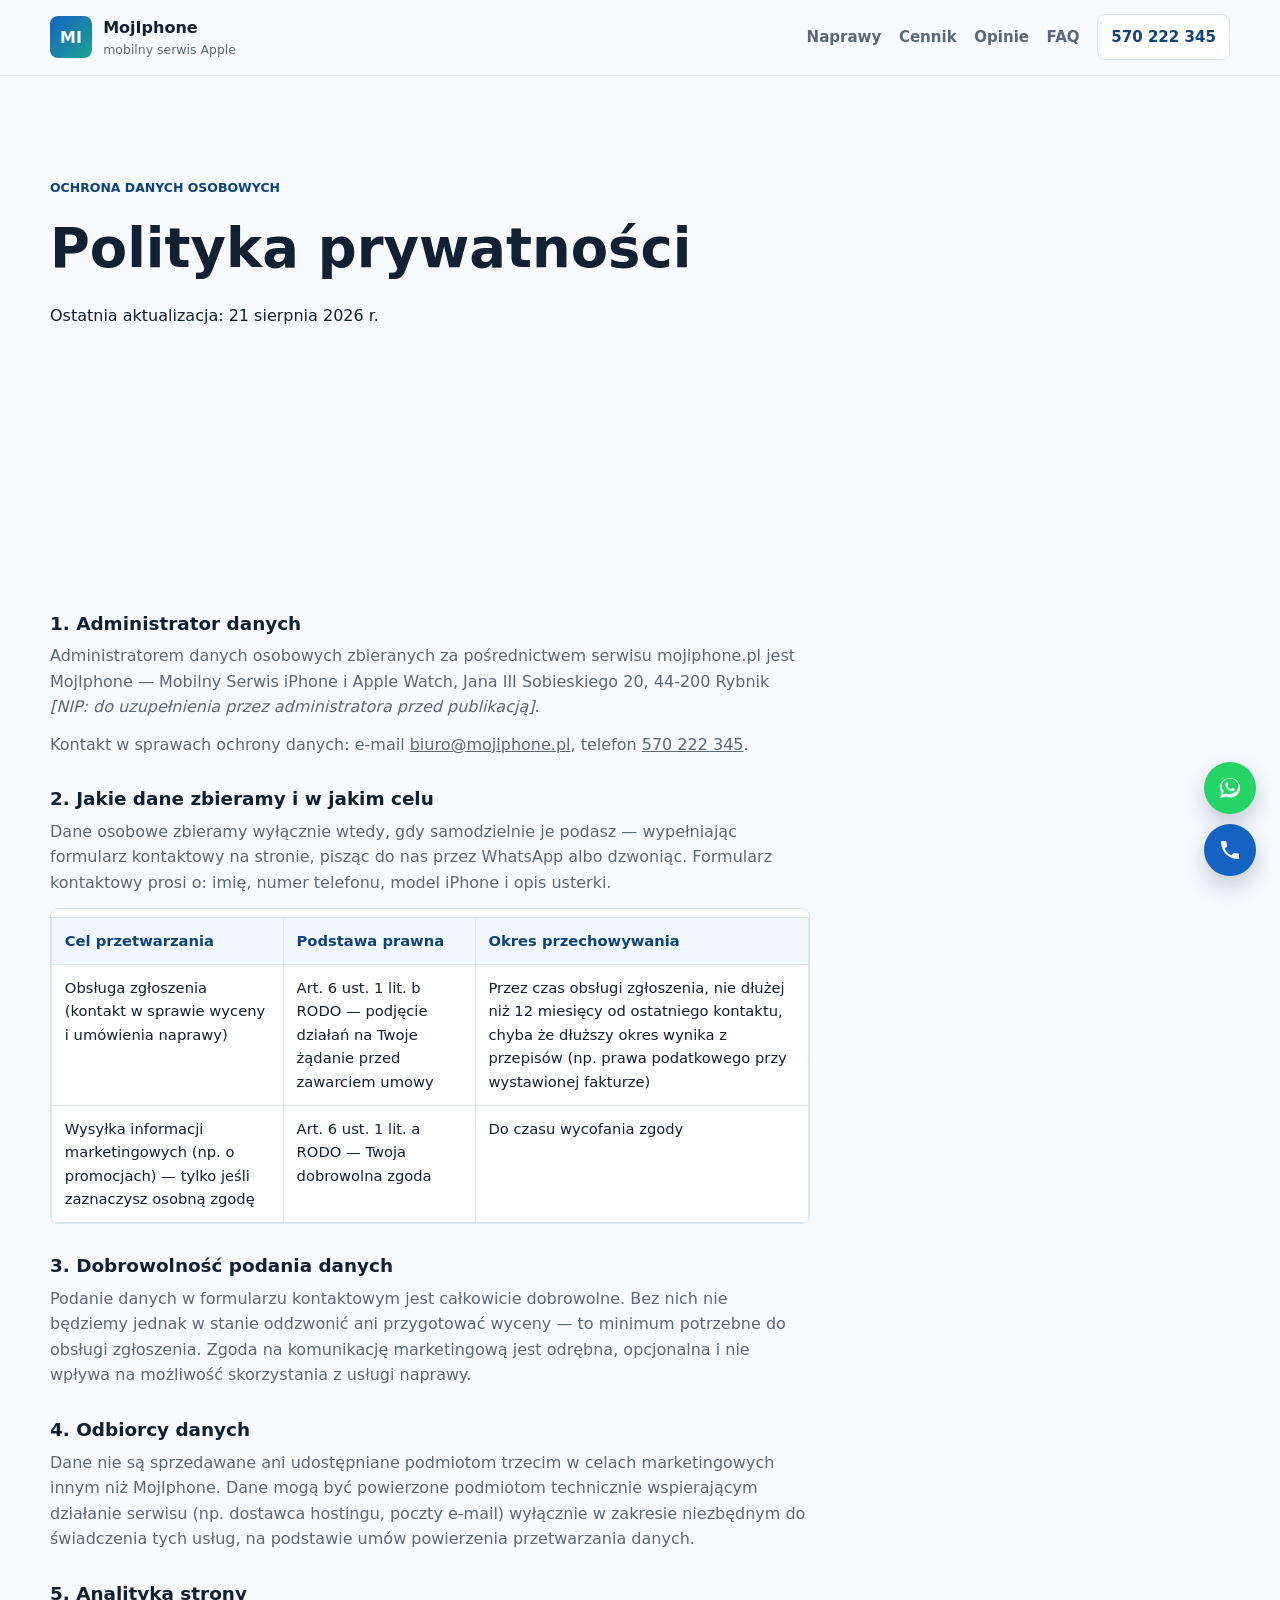
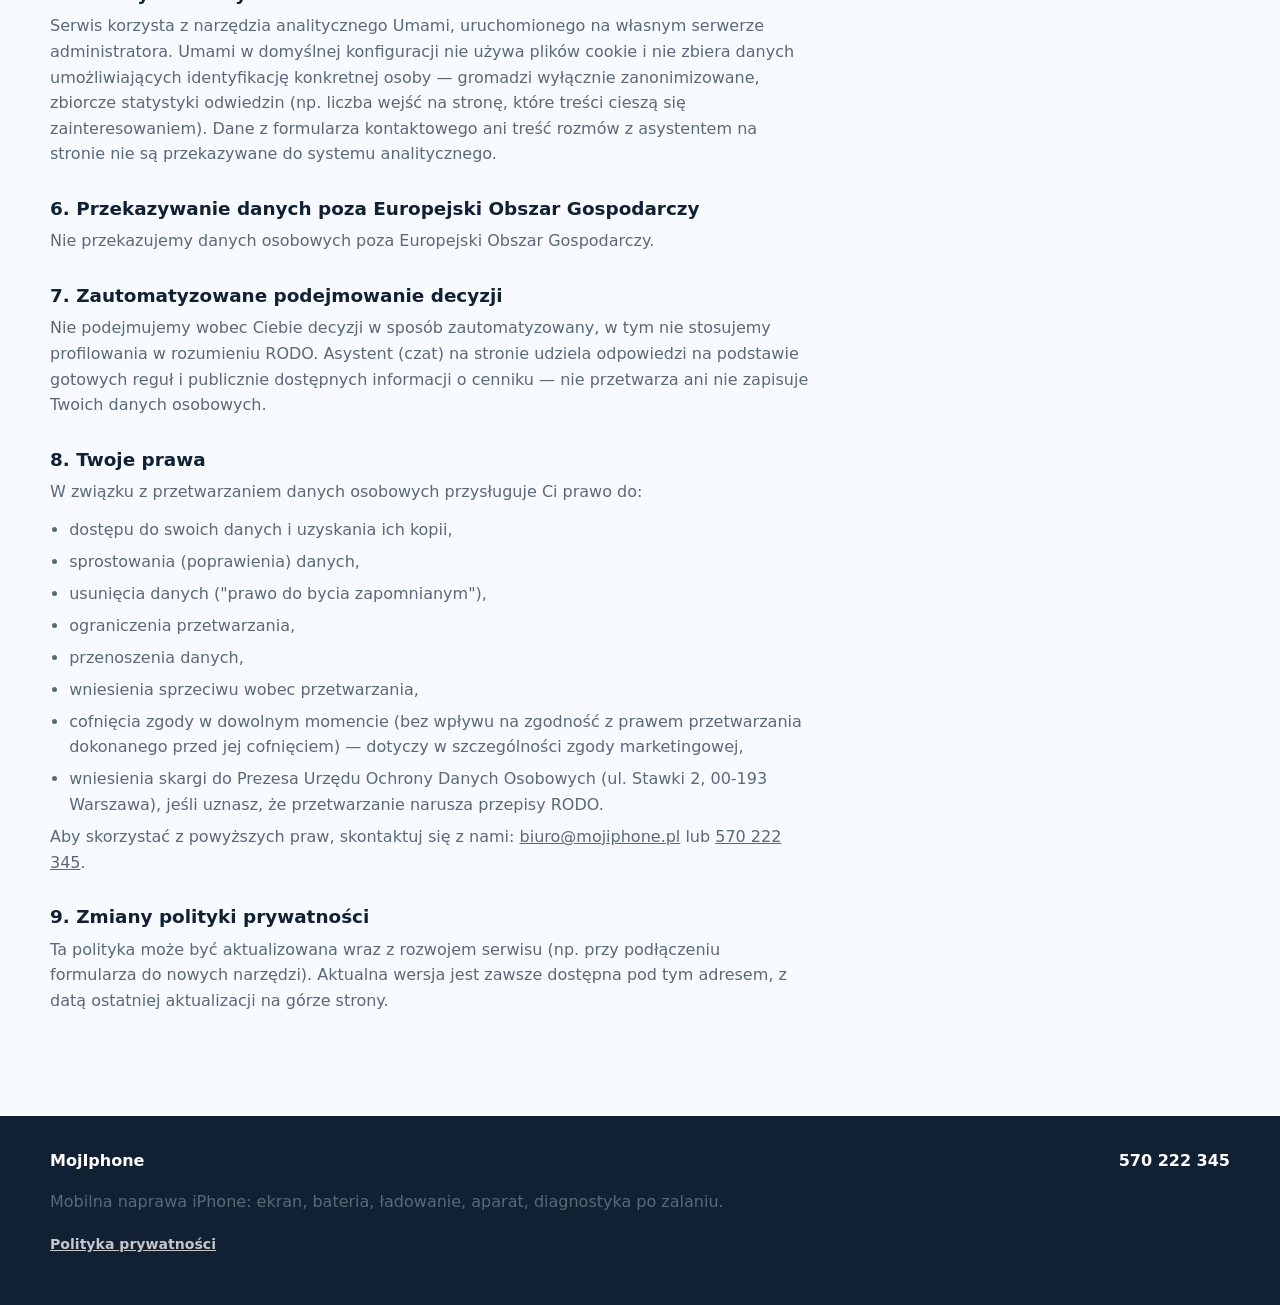
==== commit 3f986fa3: "Popraw czatbota (nowe tematy, śledzenie skuteczności) i napraw analitykę Umami Bot: rozpoznaje powit" ====
--- a/polityka-prywatnosci.html
+++ b/polityka-prywatnosci.html
@@ -15,7 +15,7 @@
     <meta property="og:description" content="Zasady przetwarzania danych osobowych w serwisie mojiphone.pl.">
     <meta property="og:locale" content="pl_PL">
     <link rel="stylesheet" href="styles.css">
-    <script defer src="https://analytics.mojiphone.pl/script.js" data-website-id="72b84c69-a97a-42fa-a1d1-c10e87437836"></script>
+    <script defer src="https://analytics.iphone.showflow.pl/script.js" data-website-id="72b84c69-a97a-42fa-a1d1-c10e87437836"></script>
   </head>
   <body>
     <a class="skip-link" href="#main">Przejdź do treści</a>
--- a/styles.css
+++ b/styles.css
@@ -209,18 +209,18 @@
 }
 
 h1 {
-  max-width: 11ch;
-  font-size: clamp(3rem, 8vw, 6.5rem);
+  max-width: 22ch;
+  font-size: clamp(2rem, 4.5vw, 3.4rem);
   font-weight: 850;
 }
 
 h2 {
-  font-size: clamp(2rem, 4vw, 3.4rem);
+  font-size: clamp(1.5rem, 3vw, 2.4rem);
   font-weight: 820;
 }
 
 h3 {
-  font-size: 1.16rem;
+  font-size: 1.1rem;
 }
 
 .hero-lead {
@@ -779,6 +779,89 @@
   text-decoration: none;
 }
 
+.problems-list {
+  display: grid;
+  gap: 1.5rem;
+}
+
+.problem-item {
+  padding: 1.5rem;
+  background: var(--white);
+  border: 1px solid var(--line);
+  border-radius: var(--radius);
+  box-shadow: 0 12px 30px rgba(17, 32, 51, 0.06);
+  scroll-margin-top: 96px;
+}
+
+.problem-item h3 {
+  margin: 0 0 0.5rem;
+  font-size: 1.3rem;
+}
+
+.problem-models {
+  margin: 0 0 1rem;
+  color: var(--muted);
+  font-size: 0.9rem;
+}
+
+.problem-item ol {
+  margin: 0 0 1rem;
+  padding-left: 1.3rem;
+  color: var(--muted);
+}
+
+.problem-item li {
+  margin-bottom: 0.5rem;
+}
+
+.problem-item > p {
+  color: var(--muted);
+}
+
+.problem-warning {
+  margin: 0 0 1rem;
+  padding: 0.85rem 1rem;
+  color: #7a4a00;
+  background: #fff6e6;
+  border: 1px solid #f4d9a0;
+  border-radius: var(--radius);
+  font-weight: 600;
+}
+
+.problem-callout {
+  margin: 0;
+  padding: 0.85rem 1rem;
+  color: var(--ink);
+  background: var(--mint-soft);
+  border: 1px solid #98d7c2;
+  border-radius: var(--radius);
+}
+
+.problem-callout a {
+  color: var(--blue-deep);
+  font-weight: 700;
+}
+
+.problem-disclaimer {
+  margin: 0 0 1rem;
+  color: var(--muted);
+  font-size: 0.85rem;
+  font-style: italic;
+}
+
+/* Strona "Pomoc" (problemy-z-iphone.html): rozmiar h1/h2 jest już
+   ustawiony globalnie (patrz reguły h1/h2 wyżej). Zostają tylko
+   odstępy między intro a spisem treści, żeby nie wyglądały jak dwa
+   osobne, rozjechane bloki. */
+.page-problems .guide-intro {
+  padding-bottom: 1.5rem;
+}
+
+.page-problems .guide-toc {
+  padding-top: 1.5rem;
+  padding-bottom: 2.5rem;
+}
+
 .area-list {
   display: grid;
   grid-template-columns: repeat(2, minmax(0, 1fr));
@@ -964,6 +1047,217 @@
   font-weight: 600;
   font-size: 0.88rem;
   text-decoration: underline;
+}
+
+.contact-dock {
+  position: fixed;
+  right: 1.5rem;
+  bottom: calc(1.5rem + 58px + 0.75rem);
+  z-index: 30;
+  display: grid;
+  gap: 0.6rem;
+}
+
+body:not(:has(.chat-widget)) .contact-dock {
+  bottom: 1.5rem;
+}
+
+.contact-dock-button {
+  display: grid;
+  place-items: center;
+  width: 52px;
+  height: 52px;
+  color: var(--white);
+  border-radius: 50%;
+  box-shadow: 0 10px 22px rgba(17, 32, 51, 0.22);
+  text-decoration: none;
+}
+
+.contact-dock-button svg {
+  width: 24px;
+  height: 24px;
+}
+
+.contact-dock-whatsapp {
+  background: #25d366;
+}
+
+.contact-dock-whatsapp:hover,
+.contact-dock-whatsapp:focus-visible {
+  background: #1ebc59;
+}
+
+.contact-dock-phone {
+  background: var(--blue);
+}
+
+.contact-dock-phone:hover,
+.contact-dock-phone:focus-visible {
+  background: var(--blue-deep);
+}
+
+.chat-widget {
+  position: fixed;
+  right: 1.5rem;
+  bottom: 1.5rem;
+  z-index: 30;
+}
+
+.chat-toggle {
+  display: grid;
+  place-items: center;
+  width: 58px;
+  height: 58px;
+  color: var(--white);
+  background: var(--blue);
+  border: none;
+  border-radius: 50%;
+  box-shadow: 0 14px 28px rgba(20, 99, 194, 0.32);
+  font-size: 1.5rem;
+  cursor: pointer;
+}
+
+.chat-toggle:hover,
+.chat-toggle:focus-visible {
+  background: var(--blue-deep);
+}
+
+.chat-panel {
+  position: absolute;
+  right: 0;
+  bottom: calc(100% + 0.75rem);
+  display: grid;
+  grid-template-rows: auto 1fr auto auto;
+  width: min(340px, 88vw);
+  max-height: 70vh;
+  background: var(--white);
+  border: 1px solid var(--line);
+  border-radius: var(--radius);
+  box-shadow: var(--shadow);
+  overflow: hidden;
+}
+
+.chat-panel[hidden] {
+  display: none;
+}
+
+.chat-header {
+  display: flex;
+  align-items: center;
+  justify-content: space-between;
+  padding: 0.85rem 1rem;
+  color: var(--white);
+  background: var(--blue-deep);
+}
+
+.chat-close {
+  padding: 0;
+  color: var(--white);
+  background: none;
+  border: none;
+  font-size: 1.1rem;
+  cursor: pointer;
+}
+
+.chat-log {
+  display: grid;
+  align-content: start;
+  gap: 0.5rem;
+  padding: 0.9rem;
+  overflow-y: auto;
+}
+
+.chat-bubble {
+  display: grid;
+  gap: 0.4rem;
+  padding: 0.6rem 0.75rem;
+  border-radius: var(--radius);
+  font-size: 0.92rem;
+  line-height: 1.45;
+}
+
+.chat-bubble-text {
+  margin: 0;
+}
+
+.chat-bubble-bot {
+  justify-self: start;
+  max-width: 90%;
+  color: var(--ink);
+  background: var(--mint-soft);
+}
+
+.chat-bubble-user {
+  justify-self: end;
+  max-width: 90%;
+  color: var(--white);
+  background: var(--blue);
+}
+
+.chat-bubble-link {
+  justify-self: start;
+  padding: 0;
+  color: var(--blue-deep);
+  background: none;
+  border: none;
+  font: inherit;
+  font-size: 0.85rem;
+  font-weight: 750;
+  text-decoration: underline;
+  cursor: pointer;
+}
+
+.chat-bubble-user .chat-bubble-link {
+  color: var(--white);
+}
+
+.chat-bubble-options {
+  display: flex;
+  flex-wrap: wrap;
+  gap: 0.4rem;
+}
+
+.chat-bubble-option {
+  padding: 0.35rem 0.6rem;
+  color: var(--blue-deep);
+  background: var(--white);
+  border: 1px solid var(--line);
+  border-radius: var(--radius);
+  text-decoration: none;
+  font-size: 0.82rem;
+}
+
+.chat-bubble-option:hover,
+.chat-bubble-option:focus-visible {
+  background: var(--mint-soft);
+  border-color: #98d7c2;
+}
+
+
+.chat-input-row {
+  display: flex;
+  gap: 0.5rem;
+  padding: 0 0.9rem 0.75rem;
+}
+
+.chat-input-row input {
+  flex: 1;
+  padding: 0.6rem 0.7rem;
+  border: 1px solid var(--line);
+  border-radius: var(--radius);
+  font: inherit;
+}
+
+.chat-input-row .button {
+  min-height: auto;
+  padding: 0.6rem 0.9rem;
+}
+
+.chat-disclaimer {
+  margin: 0;
+  padding: 0 0.9rem 0.9rem;
+  color: var(--muted);
+  font-size: 0.78rem;
 }
 
 @media (max-width: 900px) {
@@ -1015,10 +1309,6 @@
   .hero {
     min-height: 76vh;
   }
-
-  h1 {
-    max-width: 12ch;
-  }
 }
 
 @media (max-width: 620px) {
@@ -1099,10 +1389,12 @@
   }
 
   .chat-panel {
+    position: fixed;
     right: 0.75rem;
     bottom: 4.5rem;
     left: 0.75rem;
     width: auto;
+    max-height: 65vh;
   }
 
   .chat-widget {
@@ -1119,217 +1411,6 @@
     bottom: 1rem;
   }
 
-}
-
-.contact-dock {
-  position: fixed;
-  right: 1.5rem;
-  bottom: calc(1.5rem + 58px + 0.75rem);
-  z-index: 30;
-  display: grid;
-  gap: 0.6rem;
-}
-
-body:not(:has(.chat-widget)) .contact-dock {
-  bottom: 1.5rem;
-}
-
-.contact-dock-button {
-  display: grid;
-  place-items: center;
-  width: 52px;
-  height: 52px;
-  color: var(--white);
-  border-radius: 50%;
-  box-shadow: 0 10px 22px rgba(17, 32, 51, 0.22);
-  text-decoration: none;
-}
-
-.contact-dock-button svg {
-  width: 24px;
-  height: 24px;
-}
-
-.contact-dock-whatsapp {
-  background: #25d366;
-}
-
-.contact-dock-whatsapp:hover,
-.contact-dock-whatsapp:focus-visible {
-  background: #1ebc59;
-}
-
-.contact-dock-phone {
-  background: var(--blue);
-}
-
-.contact-dock-phone:hover,
-.contact-dock-phone:focus-visible {
-  background: var(--blue-deep);
-}
-
-.chat-widget {
-  position: fixed;
-  right: 1.5rem;
-  bottom: 1.5rem;
-  z-index: 30;
-}
-
-.chat-toggle {
-  display: grid;
-  place-items: center;
-  width: 58px;
-  height: 58px;
-  color: var(--white);
-  background: var(--blue);
-  border: none;
-  border-radius: 50%;
-  box-shadow: 0 14px 28px rgba(20, 99, 194, 0.32);
-  font-size: 1.5rem;
-  cursor: pointer;
-}
-
-.chat-toggle:hover,
-.chat-toggle:focus-visible {
-  background: var(--blue-deep);
-}
-
-.chat-panel {
-  position: absolute;
-  right: 0;
-  bottom: calc(100% + 0.75rem);
-  display: grid;
-  grid-template-rows: auto 1fr auto auto;
-  width: min(340px, 88vw);
-  max-height: 70vh;
-  background: var(--white);
-  border: 1px solid var(--line);
-  border-radius: var(--radius);
-  box-shadow: var(--shadow);
-  overflow: hidden;
-}
-
-.chat-panel[hidden] {
-  display: none;
-}
-
-.chat-header {
-  display: flex;
-  align-items: center;
-  justify-content: space-between;
-  padding: 0.85rem 1rem;
-  color: var(--white);
-  background: var(--blue-deep);
-}
-
-.chat-close {
-  padding: 0;
-  color: var(--white);
-  background: none;
-  border: none;
-  font-size: 1.1rem;
-  cursor: pointer;
-}
-
-.chat-log {
-  display: grid;
-  align-content: start;
-  gap: 0.5rem;
-  padding: 0.9rem;
-  overflow-y: auto;
-}
-
-.chat-bubble {
-  display: grid;
-  gap: 0.4rem;
-  padding: 0.6rem 0.75rem;
-  border-radius: var(--radius);
-  font-size: 0.92rem;
-  line-height: 1.45;
-}
-
-.chat-bubble-text {
-  margin: 0;
-}
-
-.chat-bubble-bot {
-  justify-self: start;
-  max-width: 90%;
-  color: var(--ink);
-  background: var(--mint-soft);
-}
-
-.chat-bubble-user {
-  justify-self: end;
-  max-width: 90%;
-  color: var(--white);
-  background: var(--blue);
-}
-
-.chat-bubble-link {
-  justify-self: start;
-  padding: 0;
-  color: var(--blue-deep);
-  background: none;
-  border: none;
-  font: inherit;
-  font-size: 0.85rem;
-  font-weight: 750;
-  text-decoration: underline;
-  cursor: pointer;
-}
-
-.chat-bubble-user .chat-bubble-link {
-  color: var(--white);
-}
-
-.chat-bubble-options {
-  display: flex;
-  flex-wrap: wrap;
-  gap: 0.4rem;
-}
-
-.chat-bubble-option {
-  padding: 0.35rem 0.6rem;
-  color: var(--blue-deep);
-  background: var(--white);
-  border: 1px solid var(--line);
-  border-radius: var(--radius);
-  text-decoration: none;
-  font-size: 0.82rem;
-}
-
-.chat-bubble-option:hover,
-.chat-bubble-option:focus-visible {
-  background: var(--mint-soft);
-  border-color: #98d7c2;
-}
-
-
-.chat-input-row {
-  display: flex;
-  gap: 0.5rem;
-  padding: 0 0.9rem 0.75rem;
-}
-
-.chat-input-row input {
-  flex: 1;
-  padding: 0.6rem 0.7rem;
-  border: 1px solid var(--line);
-  border-radius: var(--radius);
-  font: inherit;
-}
-
-.chat-input-row .button {
-  min-height: auto;
-  padding: 0.6rem 0.9rem;
-}
-
-.chat-disclaimer {
-  margin: 0;
-  padding: 0 0.9rem 0.9rem;
-  color: var(--muted);
-  font-size: 0.78rem;
 }
 
 @media (prefers-reduced-motion: reduce) {
